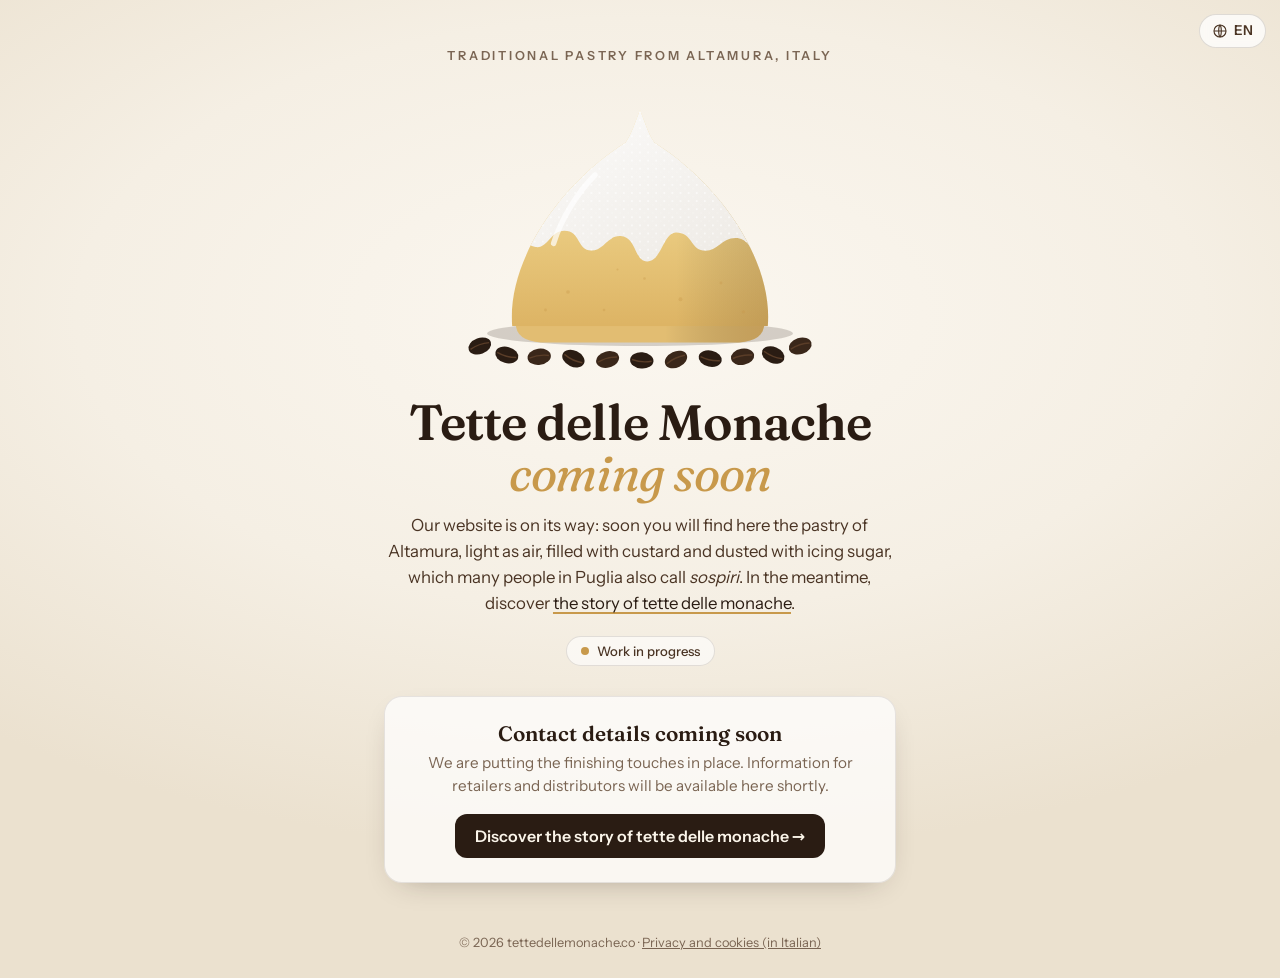
==== en/index.html @ 4ce5779c "Sito predisposto in 7 lingue: inglese, francese, spagnolo, portoghese, cinese e giapponese con hrefl" ====
<!DOCTYPE html>
<html lang="en">
<head>
<meta charset="UTF-8">
<meta name="viewport" content="width=device-width, initial-scale=1">
<title>Tette delle Monache from Altamura (sospiri) — Coming soon</title>
<meta name="description" content="Tette delle monache, the sospiri pastries of Altamura in southern Italy: airy, filled with custard and dusted with icing sugar. Our website is coming soon: discover the story of this Apulian pastry.">
<meta name="keywords" content="tette delle monache, sospiri, Altamura pastry, Apulian pastries, Puglia desserts, Italian cream pastry, sise delle monache, Italian convent pastries, Dune di Altamura">
<link rel="canonical" href="https://tettedellemonache.co/en/">
<!-- i18n:head -->
<link rel="alternate" hreflang="it" href="https://tettedellemonache.co/">
<link rel="alternate" hreflang="en" href="https://tettedellemonache.co/en/">
<link rel="alternate" hreflang="fr" href="https://tettedellemonache.co/fr/">
<link rel="alternate" hreflang="es" href="https://tettedellemonache.co/es/">
<link rel="alternate" hreflang="pt" href="https://tettedellemonache.co/pt/">
<link rel="alternate" hreflang="zh-Hans" href="https://tettedellemonache.co/zh/">
<link rel="alternate" hreflang="ja" href="https://tettedellemonache.co/ja/">
<link rel="alternate" hreflang="x-default" href="https://tettedellemonache.co/">
<link rel="stylesheet" href="/lang.css">
<!-- /i18n:head -->
<meta property="og:type" content="website">
<meta property="og:locale" content="en_GB">
<meta property="og:site_name" content="Tette delle Monache">
<meta property="og:title" content="Tette delle Monache — the traditional pastry of Altamura">
<meta property="og:description" content="Airy, creamy and snowy with icing sugar. Our website is coming soon: discover the story of the pastry from Altamura, Italy.">
<meta property="og:url" content="https://tettedellemonache.co/en/">
<meta property="og:image" content="https://tettedellemonache.co/og.png">
<meta property="og:image:width" content="1200">
<meta property="og:image:height" content="630">
<meta name="twitter:card" content="summary_large_image">
<script type="application/ld+json">
{
  "@context": "https://schema.org",
  "@graph": [
    {
      "@type": "WebSite",
      "@id": "https://tettedellemonache.co/#sito",
      "url": "https://tettedellemonache.co/",
      "name": "Tette delle Monache",
      "inLanguage": "en",
      "publisher": {"@id": "https://tettedellemonache.co/#org"}
    },
    {
      "@type": "Organization",
      "@id": "https://tettedellemonache.co/#org",
      "name": "Tette delle Monache",
      "alternateName": ["Dune di Altamura", "Tette delle Monache Altamura", "Sospiri di Altamura"],
      "sameAs": ["https://dunedialtamura.com/", "https://dunedialtamura.it/", "https://tettedellemonache.info/"],
      "url": "https://tettedellemonache.co/",
      "logo": "https://tettedellemonache.co/og.png",
      "email": "tettedellemonache@outlook.com",
      "description": "A project devoted to tette delle monache, the traditional pastry of Altamura (Puglia, Italy).",
      "areaServed": "IT"
    }
  ]
}
</script>
<link rel="preload" href="/fonts/fraunces-latin-600-normal.woff2" as="font" type="font/woff2" crossorigin>
<link rel="icon" href="/favicon.svg" type="image/svg+xml">
<link rel="apple-touch-icon" href="/apple-touch-icon.png">
<link rel="preload" href="/fonts/instrument-sans-latin-400-normal.woff2" as="font" type="font/woff2" crossorigin>
<link rel="stylesheet" href="/fonts/fonts.css">
<style>
  :root{
    --cream:#f5efe4;
    --cream-2:#ebe1cf;
    --custard:#e9c97e;
    --crust:#c8994b;
    --coffee:#2a1c13;
    --coffee-2:#4a3424;
    --ink:#2a1c13;
    --muted:#7a6553;
  }
  *{box-sizing:border-box;margin:0;padding:0}
  html,body{height:100%}
  body{
    font-family:"Instrument Sans",system-ui,sans-serif;
    color:var(--ink);
    background:
      radial-gradient(ellipse 80% 60% at 50% 35%, #fbf7f0 0%, var(--cream) 55%, var(--cream-2) 100%) fixed;
    background-color:var(--cream-2);
    min-height:100vh;
    display:flex;flex-direction:column;align-items:center;
    overflow-x:hidden;
  }
  /* zucchero a velo che cade */
  .sugar{position:fixed;inset:0;pointer-events:none;z-index:0}
  .sugar i{
    position:absolute;top:-10px;width:4px;height:4px;border-radius:50%;
    background:#fff;opacity:.9;box-shadow:0 0 3px rgba(255,255,255,.9);
    animation:fall linear infinite;
  }
  @keyframes fall{
    to{transform:translate3d(var(--drift,20px),105vh,0)}
  }

  main{
    position:relative;z-index:1;
    width:100%;max-width:560px;
    padding:48px 24px 32px;
    display:flex;flex-direction:column;align-items:center;text-align:center;
    flex:1;
  }
  .eyebrow{
    font-size:.78rem;letter-spacing:.22em;text-transform:uppercase;
    color:var(--muted);font-weight:600;
  }
  .mountain{width:min(360px,82vw);height:auto;margin:22px 0 6px;overflow:visible}
  .mountain .peak{animation:breathe 6s ease-in-out infinite;transform-origin:200px 270px}
  @keyframes breathe{50%{transform:scale(1.012)}}

  h1{
    font-family:"Fraunces",Georgia,serif;font-weight:600;
    font-size:clamp(2.1rem,7vw,3.1rem);line-height:1.02;letter-spacing:-.02em;
    margin-top:18px;
  }
  h1 em{font-style:italic;font-weight:400;color:var(--crust)}
  .lead{
    margin-top:14px;font-size:1.05rem;line-height:1.55;color:var(--coffee-2);
    max-width:30em;
  }
  .badge{
    display:inline-flex;align-items:center;gap:8px;margin-top:20px;
    font-size:.82rem;font-weight:500;color:var(--coffee-2);
    background:rgba(255,255,255,.6);border:1px solid rgba(42,28,19,.12);
    padding:6px 14px;border-radius:999px;
  }
  .badge::before{
    content:"";width:8px;height:8px;border-radius:50%;background:var(--crust);
    animation:pulse 1.8s ease-in-out infinite;
  }
  @keyframes pulse{50%{opacity:.3}}

  form{
    width:100%;margin-top:30px;
    background:rgba(255,255,255,.72);
    border:1px solid rgba(42,28,19,.1);
    border-radius:18px;padding:22px;
    box-shadow:0 10px 30px -18px rgba(42,28,19,.45);
    text-align:left;
    backdrop-filter:blur(4px);
  }
  form h2{
    font-family:"Fraunces",Georgia,serif;font-weight:600;font-size:1.25rem;
  }
  form p.sub{font-size:.92rem;color:var(--muted);margin-top:4px}
  .fields{display:grid;grid-template-columns:1fr 1fr;gap:12px;margin-top:16px}
  .field{display:flex;flex-direction:column;gap:5px;min-width:0}
  .field.wide{grid-column:1/-1}
  .field label{font-size:.82rem;font-weight:600;color:var(--coffee-2)}
  .field .opt{font-weight:400;color:var(--muted)}
  .submit{width:100%;margin-top:16px}
  input[type=email],input[type=text],input[type=tel],select{
    width:100%;min-width:0;
    font:inherit;font-size:1rem;color:var(--ink);
    padding:13px 15px;border-radius:12px;
    border:1.5px solid rgba(42,28,19,.18);background:#fff;
    transition:border-color .2s, box-shadow .2s;
  }
  input[type=email]:focus,input[type=text]:focus,input[type=tel]:focus,select:focus{
    outline:none;border-color:var(--crust);box-shadow:0 0 0 4px rgba(200,153,75,.18);
  }
  button{
    font:inherit;font-weight:600;font-size:.98rem;
    padding:13px 20px;border-radius:12px;border:0;cursor:pointer;
    background:var(--coffee);color:#fbf5ea;white-space:nowrap;
    transition:transform .15s, background .2s;
  }
  button:hover{background:#3b281b}
  button:active{transform:translateY(1px)}
  button[disabled]{opacity:.6;cursor:wait}
  .consent{
    display:flex;gap:10px;align-items:flex-start;margin-top:14px;
    font-size:.84rem;line-height:1.45;color:var(--coffee-2);
  }
  .consent input{margin-top:3px;accent-color:var(--coffee);width:16px;height:16px;flex:none}
  select{appearance:none;background:#fff url("data:image/svg+xml,%3Csvg xmlns='http://www.w3.org/2000/svg' width='12' height='8'%3E%3Cpath d='M1 1l5 5 5-5' stroke='%234a3424' stroke-width='1.6' fill='none'/%3E%3C/svg%3E") no-repeat right 14px center;padding-right:36px}
  .b2b{display:inline-block;font-size:.72rem;letter-spacing:.14em;text-transform:uppercase;font-weight:600;color:#fbf5ea;background:var(--coffee);padding:5px 10px;border-radius:999px;margin-bottom:10px}
  .consent a{color:var(--coffee)}
  .note{margin-top:12px;font-size:.8rem;color:var(--muted);line-height:1.45}
  .hp{position:absolute;left:-9999px}
  .msg{margin-top:12px;font-size:.92rem;font-weight:500;min-height:1.2em}
  .msg.ok{color:#3d6b2f}
  .msg.err{color:#a3392b}

  .soon{width:100%;margin-top:30px;background:rgba(255,255,255,.72);border:1px solid rgba(42,28,19,.1);border-radius:18px;padding:24px 22px;box-shadow:0 10px 30px -18px rgba(42,28,19,.45);text-align:center}
  .soon h2{font-family:"Fraunces",Georgia,serif;font-weight:600;font-size:1.3rem}
  .soon .sub{font-size:.95rem;color:var(--muted);margin-top:6px;line-height:1.5}
  .soon-link{display:inline-block;margin-top:16px;font-weight:600;color:#fbf5ea;background:var(--coffee);padding:12px 20px;border-radius:12px;text-decoration:none}
  .soon-link:hover{background:#3b281b}
  .lead a{color:var(--coffee);text-decoration-color:var(--crust);text-underline-offset:3px;text-decoration-thickness:2px}
  footer a{color:var(--muted)}
  footer{
    position:relative;z-index:1;
    padding:20px 24px 28px;font-size:.8rem;color:var(--muted);text-align:center;
  }
  @media (max-width:440px){
    .fields{grid-template-columns:1fr}
  }
  @media (prefers-reduced-motion:reduce){
    .sugar,.mountain .peak,.badge::before{animation:none!important}
    .sugar{display:none}
  }
</style>
</head>
<body>
<!-- i18n:switch -->
<details class="langs langs-float"><summary><svg aria-hidden="true" viewBox="0 0 24 24" width="16" height="16" fill="none" stroke="currentColor" stroke-width="1.7"><circle cx="12" cy="12" r="9"/><path d="M3 12h18M12 3c2.6 2.7 2.6 15.3 0 18M12 3c-2.6 2.7-2.6 15.3 0 18"/></svg><span>EN</span><span class="vh"> · Language: English</span></summary><ul><li><a href="/" hreflang="it" lang="it">Italiano</a></li><li><a href="/en/" hreflang="en" lang="en" aria-current="page">English</a></li><li><a href="/fr/" hreflang="fr" lang="fr">Français</a></li><li><a href="/es/" hreflang="es" lang="es">Español</a></li><li><a href="/pt/" hreflang="pt" lang="pt-PT">Português</a></li><li><a href="/zh/" hreflang="zh-Hans" lang="zh-Hans">简体中文</a></li><li><a href="/ja/" hreflang="ja" lang="ja">日本語</a></li></ul></details>
<!-- /i18n:switch -->

<div class="sugar" aria-hidden="true"></div>

<main>
  <span class="eyebrow">Traditional pastry from Altamura, Italy</span>

  <!-- La montagna: forma del dolce, cima di zucchero a velo, base di chicchi di caffè -->
  <svg class="mountain" viewBox="0 0 400 320" role="img" aria-label="A stylised mountain shaped like a tetta delle monache pastry, its peak snowy with icing sugar">
    <defs>
      <linearGradient id="body" x1="0" y1="0" x2="0" y2="1">
        <stop offset="0" stop-color="#f6e3b0"/>
        <stop offset=".55" stop-color="#e9c97e"/>
        <stop offset="1" stop-color="#d9ad5c"/>
      </linearGradient>
      <linearGradient id="shade" x1="0" y1="0" x2="1" y2="0">
        <stop offset="0" stop-color="#000" stop-opacity="0"/>
        <stop offset=".6" stop-color="#000" stop-opacity="0"/>
        <stop offset="1" stop-color="#7a4f1c" stop-opacity=".28"/>
      </linearGradient>
      <linearGradient id="snow" x1="0" y1="0" x2="1" y2="1">
        <stop offset="0" stop-color="#ffffff"/>
        <stop offset="1" stop-color="#ece8e2"/>
      </linearGradient>
      <clipPath id="dome">
        <path d="M58,268 C52,198 108,112 184,64 C191,54 195,40 200,28 C205,40 209,54 216,64 C292,112 348,198 342,268 Z"/>
      </clipPath>
      <pattern id="dust" width="9" height="9" patternUnits="userSpaceOnUse">
        <circle cx="2" cy="3" r=".9" fill="#fff" opacity=".8"/>
        <circle cx="7" cy="7" r=".6" fill="#fff" opacity=".6"/>
      </pattern>
    </defs>

    <!-- ombra a terra -->
    <ellipse cx="200" cy="276" rx="170" ry="14" fill="#2a1c13" opacity=".18"/>

    <g class="peak">
      <!-- base più chiara (il disco di pan di Spagna) -->
      <path d="M62,262 Q60,284 90,286 L310,286 Q340,284 338,262 Z" fill="#e2bd72"/>
      <path d="M62,262 Q60,284 90,286 L310,286 Q340,284 338,262 Z" fill="url(#shade)"/>

      <g clip-path="url(#dome)">
        <rect x="0" y="0" width="400" height="300" fill="url(#body)"/>
        <rect x="0" y="0" width="400" height="300" fill="url(#shade)"/>
        <!-- pori della pasta -->
        <g fill="#c8994b" opacity=".35">
          <circle cx="120" cy="230" r="2"/><circle cx="160" cy="250" r="1.5"/>
          <circle cx="245" cy="238" r="2.2"/><circle cx="290" cy="220" r="1.6"/>
          <circle cx="205" cy="215" r="1.4"/><circle cx="95" cy="250" r="1.6"/>
          <circle cx="315" cy="252" r="1.8"/><circle cx="175" cy="205" r="1.2"/>
        </g>
        <!-- cappa di zucchero a velo, con i bordi che colano -->
        <path id="cap" fill="url(#snow)" d="
          M0,0 H400 V168
          C388,170 378,160 362,166
          C350,172 348,190 336,190
          C322,190 324,170 306,170
          C290,170 286,186 270,184
          C256,182 258,164 240,164
          C226,164 224,196 208,196
          C194,196 196,170 180,168
          C164,166 160,184 146,184
          C130,184 134,162 116,162
          C100,162 98,182 84,180
          C70,178 72,160 56,160
          C40,160 20,170 0,166 Z"/>
        <clipPath id="capclip"><use href="#cap"/></clipPath>
        <rect x="0" y="0" width="400" height="200" fill="url(#dust)" clip-path="url(#capclip)"/>
        <!-- ombra sul fianco destro della neve -->
        <path d="M216,64 C292,112 348,198 342,268 L400,268 L400,0 L200,0 Z" fill="#8a7a66" opacity=".08"/>
        <!-- riflesso -->
        <path d="M150,100 C130,120 112,150 104,176" stroke="#fff" stroke-width="6" stroke-linecap="round" fill="none" opacity=".7"/>
      </g>
    </g>

    <!-- chicchi di caffè -->
    <g fill="#2a1c13">
      <g transform="translate(22,290) rotate(-20)"><ellipse rx="13" ry="9"/><path d="M-11,0 Q0,-3 11,0" stroke="#5a3d28" stroke-width="1.6" fill="none"/></g>
      <g transform="translate(52,300) rotate(15)"><ellipse rx="13" ry="9"/><path d="M-11,0 Q0,3 11,0" stroke="#5a3d28" stroke-width="1.6" fill="none"/></g>
      <g transform="translate(88,302) rotate(-8)"><ellipse rx="13" ry="9" fill="#3a271a"/><path d="M-11,0 Q0,-3 11,0" stroke="#5a3d28" stroke-width="1.6" fill="none"/></g>
      <g transform="translate(126,304) rotate(25)"><ellipse rx="13" ry="9"/><path d="M-11,0 Q0,3 11,0" stroke="#5a3d28" stroke-width="1.6" fill="none"/></g>
      <g transform="translate(164,305) rotate(-15)"><ellipse rx="13" ry="9" fill="#3a271a"/><path d="M-11,0 Q0,-3 11,0" stroke="#5a3d28" stroke-width="1.6" fill="none"/></g>
      <g transform="translate(202,306) rotate(5)"><ellipse rx="13" ry="9"/><path d="M-11,0 Q0,3 11,0" stroke="#5a3d28" stroke-width="1.6" fill="none"/></g>
      <g transform="translate(240,305) rotate(-25)"><ellipse rx="13" ry="9" fill="#3a271a"/><path d="M-11,0 Q0,-3 11,0" stroke="#5a3d28" stroke-width="1.6" fill="none"/></g>
      <g transform="translate(278,304) rotate(12)"><ellipse rx="13" ry="9"/><path d="M-11,0 Q0,3 11,0" stroke="#5a3d28" stroke-width="1.6" fill="none"/></g>
      <g transform="translate(314,302) rotate(-10)"><ellipse rx="13" ry="9" fill="#3a271a"/><path d="M-11,0 Q0,-3 11,0" stroke="#5a3d28" stroke-width="1.6" fill="none"/></g>
      <g transform="translate(348,300) rotate(22)"><ellipse rx="13" ry="9"/><path d="M-11,0 Q0,3 11,0" stroke="#5a3d28" stroke-width="1.6" fill="none"/></g>
      <g transform="translate(378,290) rotate(-18)"><ellipse rx="13" ry="9" fill="#3a271a"/><path d="M-11,0 Q0,-3 11,0" stroke="#5a3d28" stroke-width="1.6" fill="none"/></g>
    </g>
  </svg>

  <h1>Tette delle Monache<br><em>coming soon</em></h1>
  <p class="lead">Our website is on its way: soon you will find here the pastry of Altamura, light as air, filled with custard and dusted with icing sugar, which many people in Puglia also call <em>sospiri</em>. In the meantime, discover <a href="/en/history/">the story of tette delle monache</a>.</p>
  <span class="badge">Work in progress</span>

  <section class="soon" aria-labelledby="soon-title">
    <h2 id="soon-title">Contact details coming soon</h2>
    <p class="sub">We are putting the finishing touches in place. Information for retailers and distributors will be available here shortly.</p>
    <a class="soon-link" href="/en/history/">Discover the story of tette delle monache →</a>
  </section>
</main>

<footer>© <span id="y"></span> tettedellemonache.co · <a href="/privacy/">Privacy and cookies (in Italian)</a></footer>

<script>
  document.getElementById('y').textContent = new Date().getFullYear();

  // zucchero a velo
  (function(){
    var box = document.querySelector('.sugar');
    var n = window.innerWidth < 600 ? 28 : 55;
    for (var i = 0; i < n; i++){
      var s = document.createElement('i');
      var size = (Math.random()*3 + 2).toFixed(1);
      s.style.left = (Math.random()*100) + 'vw';
      s.style.width = s.style.height = size + 'px';
      s.style.opacity = (Math.random()*.5 + .45).toFixed(2);
      s.style.animationDuration = (Math.random()*10 + 9).toFixed(1) + 's';
      s.style.animationDelay = (-Math.random()*18).toFixed(1) + 's';
      s.style.setProperty('--drift', (Math.random()*60 - 30).toFixed(0) + 'px');
      box.appendChild(s);
    }
  })();

</script>
</body>
</html>
---- lang.css ----
/* Selettore della lingua */
.langs{position:relative;z-index:20;margin:0;font-family:"Instrument Sans",system-ui,sans-serif;font-size:.85rem;line-height:1.3;color:#4a3424}
.langs summary,.langs a{text-decoration:none!important}
.langs-float{position:absolute;top:14px;right:14px}
.langs summary{
  list-style:none;cursor:pointer;display:inline-flex;align-items:center;gap:6px;
  padding:7px 12px;border-radius:999px;color:#4a3424;font-weight:600;
  background:rgba(255,255,255,.75);border:1px solid rgba(42,28,19,.14);
  backdrop-filter:blur(4px);-webkit-backdrop-filter:blur(4px);
}
.langs summary::-webkit-details-marker{display:none}
.langs summary:hover,.langs[open] summary{background:#fff}
.langs summary:focus-visible{outline:2px solid #c8994b;outline-offset:2px}
.langs ul{
  position:absolute;right:0;top:calc(100% + 6px);min-width:160px;list-style:none;margin:0;padding:6px;
  background:#fff;border:1px solid rgba(42,28,19,.12);border-radius:14px;
  box-shadow:0 12px 30px -12px rgba(42,28,19,.35);text-align:left;
}
.langs li a{display:block;padding:8px 12px;border-radius:9px;color:#2a1c13;text-decoration:none}
.langs li a:hover{background:#f5efe4}
.langs li a[aria-current="page"]{font-weight:600;background:rgba(233,201,126,.3)}

/* Cinese e giapponese: caratteri di sistema adatti e niente corsivo finto */
html:lang(zh-Hans) body{font-family:"Instrument Sans","PingFang SC","Hiragino Sans GB","Noto Sans CJK SC","Source Han Sans SC","Microsoft YaHei",sans-serif}
html:lang(ja) body{font-family:"Instrument Sans","Hiragino Sans","Hiragino Kaku Gothic ProN","Noto Sans CJK JP","Yu Gothic","Meiryo",sans-serif}
html:lang(zh-Hans) h1,html:lang(zh-Hans) h2,html:lang(zh-Hans) h3,html:lang(zh-Hans) .brand{font-family:"Fraunces","Songti SC","Noto Serif CJK SC","Source Han Serif SC",serif}
html:lang(ja) h1,html:lang(ja) h2,html:lang(ja) h3,html:lang(ja) .brand{font-family:"Fraunces","Hiragino Mincho ProN","Noto Serif CJK JP","Yu Mincho",serif}
html:lang(zh-Hans) em,html:lang(ja) em{font-style:normal}
html:lang(zh-Hans) .eyebrow,html:lang(ja) .eyebrow{letter-spacing:.12em}
html:lang(zh-Hans) body,html:lang(ja) body{line-break:strict;word-break:normal}

@media (max-width:560px){.langs-float{top:10px;right:10px}.langs-float ~ main{padding-top:68px}}
.langs .vh{position:absolute;width:1px;height:1px;padding:0;margin:-1px;overflow:hidden;clip:rect(0,0,0,0);white-space:nowrap;border:0}
---- fonts/fonts.css ----
/* Caratteri ospitati sul sito: nessun collegamento a server esterni */
@font-face{font-family:"Fraunces";font-style:normal;font-weight:400;font-display:swap;src:url(/fonts/fraunces-latin-400-normal.woff2) format("woff2")}
@font-face{font-family:"Fraunces";font-style:italic;font-weight:400;font-display:swap;src:url(/fonts/fraunces-latin-400-italic.woff2) format("woff2")}
@font-face{font-family:"Fraunces";font-style:normal;font-weight:600;font-display:swap;src:url(/fonts/fraunces-latin-600-normal.woff2) format("woff2")}
@font-face{font-family:"Instrument Sans";font-style:normal;font-weight:400;font-display:swap;src:url(/fonts/instrument-sans-latin-400-normal.woff2) format("woff2")}
@font-face{font-family:"Instrument Sans";font-style:normal;font-weight:500;font-display:swap;src:url(/fonts/instrument-sans-latin-500-normal.woff2) format("woff2")}
@font-face{font-family:"Instrument Sans";font-style:normal;font-weight:600;font-display:swap;src:url(/fonts/instrument-sans-latin-600-normal.woff2) format("woff2")}
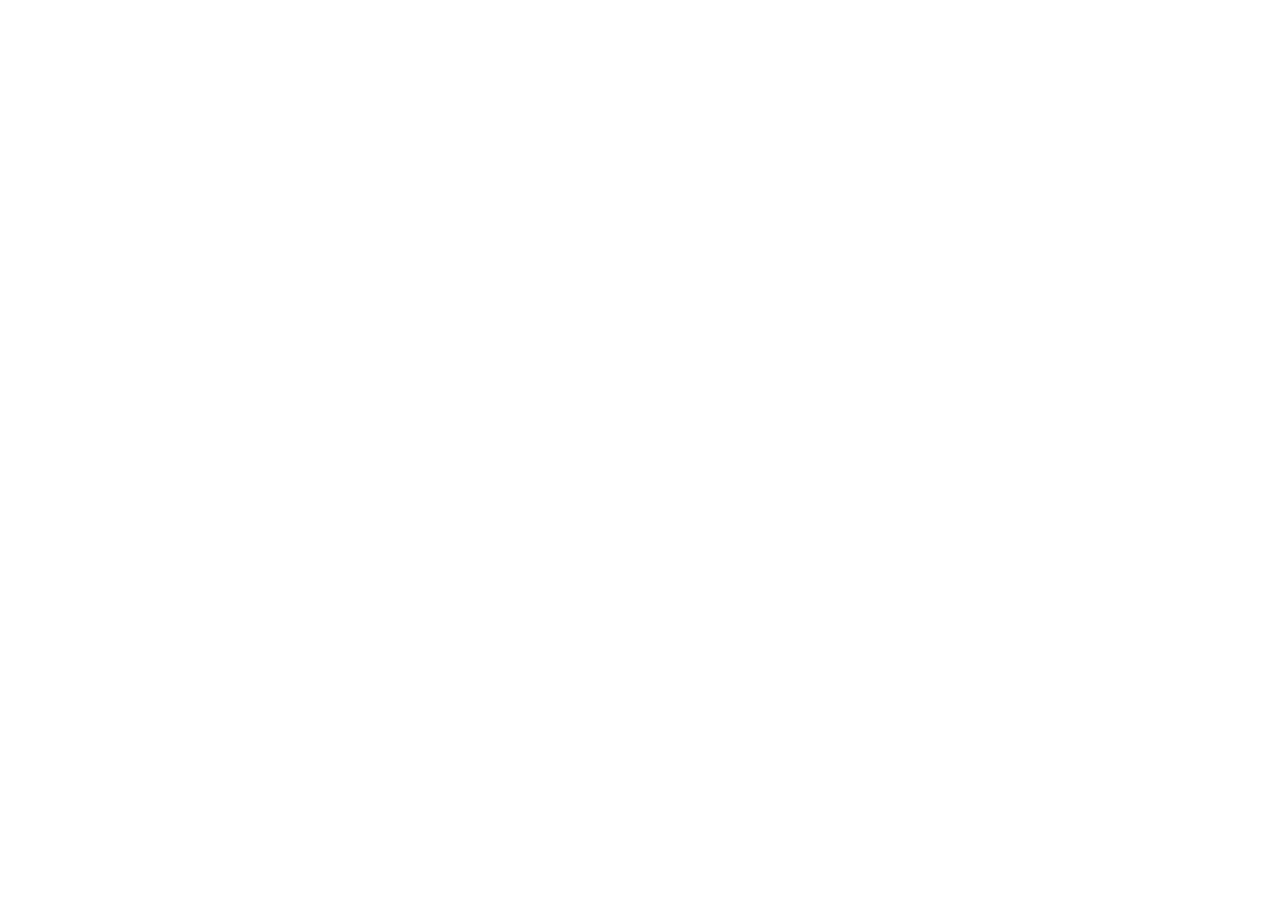
==== commit f302e38f: "Lingue straniere spostate su nunsbreasts.com: hreflang tra i due domini, reindirizzamenti dalle vecc" ====
--- a/en/index.html
+++ b/en/index.html
@@ -2,334 +2,11 @@
 <html lang="en">
 <head>
 <meta charset="UTF-8">
-<meta name="viewport" content="width=device-width, initial-scale=1">
-<title>Tette delle Monache from Altamura (sospiri) — Coming soon</title>
-<meta name="description" content="Tette delle monache, the sospiri pastries of Altamura in southern Italy: airy, filled with custard and dusted with icing sugar. Our website is coming soon: discover the story of this Apulian pastry.">
-<meta name="keywords" content="tette delle monache, sospiri, Altamura pastry, Apulian pastries, Puglia desserts, Italian cream pastry, sise delle monache, Italian convent pastries, Dune di Altamura">
-<link rel="canonical" href="https://tettedellemonache.co/en/">
-<!-- i18n:head -->
-<link rel="alternate" hreflang="it" href="https://tettedellemonache.co/">
-<link rel="alternate" hreflang="en" href="https://tettedellemonache.co/en/">
-<link rel="alternate" hreflang="fr" href="https://tettedellemonache.co/fr/">
-<link rel="alternate" hreflang="es" href="https://tettedellemonache.co/es/">
-<link rel="alternate" hreflang="pt" href="https://tettedellemonache.co/pt/">
-<link rel="alternate" hreflang="zh-Hans" href="https://tettedellemonache.co/zh/">
-<link rel="alternate" hreflang="ja" href="https://tettedellemonache.co/ja/">
-<link rel="alternate" hreflang="x-default" href="https://tettedellemonache.co/">
-<link rel="stylesheet" href="/lang.css">
-<!-- /i18n:head -->
-<meta property="og:type" content="website">
-<meta property="og:locale" content="en_GB">
-<meta property="og:site_name" content="Tette delle Monache">
-<meta property="og:title" content="Tette delle Monache — the traditional pastry of Altamura">
-<meta property="og:description" content="Airy, creamy and snowy with icing sugar. Our website is coming soon: discover the story of the pastry from Altamura, Italy.">
-<meta property="og:url" content="https://tettedellemonache.co/en/">
-<meta property="og:image" content="https://tettedellemonache.co/og.png">
-<meta property="og:image:width" content="1200">
-<meta property="og:image:height" content="630">
-<meta name="twitter:card" content="summary_large_image">
-<script type="application/ld+json">
-{
-  "@context": "https://schema.org",
-  "@graph": [
-    {
-      "@type": "WebSite",
-      "@id": "https://tettedellemonache.co/#sito",
-      "url": "https://tettedellemonache.co/",
-      "name": "Tette delle Monache",
-      "inLanguage": "en",
-      "publisher": {"@id": "https://tettedellemonache.co/#org"}
-    },
-    {
-      "@type": "Organization",
-      "@id": "https://tettedellemonache.co/#org",
-      "name": "Tette delle Monache",
-      "alternateName": ["Dune di Altamura", "Tette delle Monache Altamura", "Sospiri di Altamura"],
-      "sameAs": ["https://dunedialtamura.com/", "https://dunedialtamura.it/", "https://tettedellemonache.info/"],
-      "url": "https://tettedellemonache.co/",
-      "logo": "https://tettedellemonache.co/og.png",
-      "email": "tettedellemonache@outlook.com",
-      "description": "A project devoted to tette delle monache, the traditional pastry of Altamura (Puglia, Italy).",
-      "areaServed": "IT"
-    }
-  ]
-}
-</script>
-<link rel="preload" href="/fonts/fraunces-latin-600-normal.woff2" as="font" type="font/woff2" crossorigin>
-<link rel="icon" href="/favicon.svg" type="image/svg+xml">
-<link rel="apple-touch-icon" href="/apple-touch-icon.png">
-<link rel="preload" href="/fonts/instrument-sans-latin-400-normal.woff2" as="font" type="font/woff2" crossorigin>
-<link rel="stylesheet" href="/fonts/fonts.css">
-<style>
-  :root{
-    --cream:#f5efe4;
-    --cream-2:#ebe1cf;
-    --custard:#e9c97e;
-    --crust:#c8994b;
-    --coffee:#2a1c13;
-    --coffee-2:#4a3424;
-    --ink:#2a1c13;
-    --muted:#7a6553;
-  }
-  *{box-sizing:border-box;margin:0;padding:0}
-  html,body{height:100%}
-  body{
-    font-family:"Instrument Sans",system-ui,sans-serif;
-    color:var(--ink);
-    background:
-      radial-gradient(ellipse 80% 60% at 50% 35%, #fbf7f0 0%, var(--cream) 55%, var(--cream-2) 100%) fixed;
-    background-color:var(--cream-2);
-    min-height:100vh;
-    display:flex;flex-direction:column;align-items:center;
-    overflow-x:hidden;
-  }
-  /* zucchero a velo che cade */
-  .sugar{position:fixed;inset:0;pointer-events:none;z-index:0}
-  .sugar i{
-    position:absolute;top:-10px;width:4px;height:4px;border-radius:50%;
-    background:#fff;opacity:.9;box-shadow:0 0 3px rgba(255,255,255,.9);
-    animation:fall linear infinite;
-  }
-  @keyframes fall{
-    to{transform:translate3d(var(--drift,20px),105vh,0)}
-  }
-
-  main{
-    position:relative;z-index:1;
-    width:100%;max-width:560px;
-    padding:48px 24px 32px;
-    display:flex;flex-direction:column;align-items:center;text-align:center;
-    flex:1;
-  }
-  .eyebrow{
-    font-size:.78rem;letter-spacing:.22em;text-transform:uppercase;
-    color:var(--muted);font-weight:600;
-  }
-  .mountain{width:min(360px,82vw);height:auto;margin:22px 0 6px;overflow:visible}
-  .mountain .peak{animation:breathe 6s ease-in-out infinite;transform-origin:200px 270px}
-  @keyframes breathe{50%{transform:scale(1.012)}}
-
-  h1{
-    font-family:"Fraunces",Georgia,serif;font-weight:600;
-    font-size:clamp(2.1rem,7vw,3.1rem);line-height:1.02;letter-spacing:-.02em;
-    margin-top:18px;
-  }
-  h1 em{font-style:italic;font-weight:400;color:var(--crust)}
-  .lead{
-    margin-top:14px;font-size:1.05rem;line-height:1.55;color:var(--coffee-2);
-    max-width:30em;
-  }
-  .badge{
-    display:inline-flex;align-items:center;gap:8px;margin-top:20px;
-    font-size:.82rem;font-weight:500;color:var(--coffee-2);
-    background:rgba(255,255,255,.6);border:1px solid rgba(42,28,19,.12);
-    padding:6px 14px;border-radius:999px;
-  }
-  .badge::before{
-    content:"";width:8px;height:8px;border-radius:50%;background:var(--crust);
-    animation:pulse 1.8s ease-in-out infinite;
-  }
-  @keyframes pulse{50%{opacity:.3}}
-
-  form{
-    width:100%;margin-top:30px;
-    background:rgba(255,255,255,.72);
-    border:1px solid rgba(42,28,19,.1);
-    border-radius:18px;padding:22px;
-    box-shadow:0 10px 30px -18px rgba(42,28,19,.45);
-    text-align:left;
-    backdrop-filter:blur(4px);
-  }
-  form h2{
-    font-family:"Fraunces",Georgia,serif;font-weight:600;font-size:1.25rem;
-  }
-  form p.sub{font-size:.92rem;color:var(--muted);margin-top:4px}
-  .fields{display:grid;grid-template-columns:1fr 1fr;gap:12px;margin-top:16px}
-  .field{display:flex;flex-direction:column;gap:5px;min-width:0}
-  .field.wide{grid-column:1/-1}
-  .field label{font-size:.82rem;font-weight:600;color:var(--coffee-2)}
-  .field .opt{font-weight:400;color:var(--muted)}
-  .submit{width:100%;margin-top:16px}
-  input[type=email],input[type=text],input[type=tel],select{
-    width:100%;min-width:0;
-    font:inherit;font-size:1rem;color:var(--ink);
-    padding:13px 15px;border-radius:12px;
-    border:1.5px solid rgba(42,28,19,.18);background:#fff;
-    transition:border-color .2s, box-shadow .2s;
-  }
-  input[type=email]:focus,input[type=text]:focus,input[type=tel]:focus,select:focus{
-    outline:none;border-color:var(--crust);box-shadow:0 0 0 4px rgba(200,153,75,.18);
-  }
-  button{
-    font:inherit;font-weight:600;font-size:.98rem;
-    padding:13px 20px;border-radius:12px;border:0;cursor:pointer;
-    background:var(--coffee);color:#fbf5ea;white-space:nowrap;
-    transition:transform .15s, background .2s;
-  }
-  button:hover{background:#3b281b}
-  button:active{transform:translateY(1px)}
-  button[disabled]{opacity:.6;cursor:wait}
-  .consent{
-    display:flex;gap:10px;align-items:flex-start;margin-top:14px;
-    font-size:.84rem;line-height:1.45;color:var(--coffee-2);
-  }
-  .consent input{margin-top:3px;accent-color:var(--coffee);width:16px;height:16px;flex:none}
-  select{appearance:none;background:#fff url("data:image/svg+xml,%3Csvg xmlns='http://www.w3.org/2000/svg' width='12' height='8'%3E%3Cpath d='M1 1l5 5 5-5' stroke='%234a3424' stroke-width='1.6' fill='none'/%3E%3C/svg%3E") no-repeat right 14px center;padding-right:36px}
-  .b2b{display:inline-block;font-size:.72rem;letter-spacing:.14em;text-transform:uppercase;font-weight:600;color:#fbf5ea;background:var(--coffee);padding:5px 10px;border-radius:999px;margin-bottom:10px}
-  .consent a{color:var(--coffee)}
-  .note{margin-top:12px;font-size:.8rem;color:var(--muted);line-height:1.45}
-  .hp{position:absolute;left:-9999px}
-  .msg{margin-top:12px;font-size:.92rem;font-weight:500;min-height:1.2em}
-  .msg.ok{color:#3d6b2f}
-  .msg.err{color:#a3392b}
-
-  .soon{width:100%;margin-top:30px;background:rgba(255,255,255,.72);border:1px solid rgba(42,28,19,.1);border-radius:18px;padding:24px 22px;box-shadow:0 10px 30px -18px rgba(42,28,19,.45);text-align:center}
-  .soon h2{font-family:"Fraunces",Georgia,serif;font-weight:600;font-size:1.3rem}
-  .soon .sub{font-size:.95rem;color:var(--muted);margin-top:6px;line-height:1.5}
-  .soon-link{display:inline-block;margin-top:16px;font-weight:600;color:#fbf5ea;background:var(--coffee);padding:12px 20px;border-radius:12px;text-decoration:none}
-  .soon-link:hover{background:#3b281b}
-  .lead a{color:var(--coffee);text-decoration-color:var(--crust);text-underline-offset:3px;text-decoration-thickness:2px}
-  footer a{color:var(--muted)}
-  footer{
-    position:relative;z-index:1;
-    padding:20px 24px 28px;font-size:.8rem;color:var(--muted);text-align:center;
-  }
-  @media (max-width:440px){
-    .fields{grid-template-columns:1fr}
-  }
-  @media (prefers-reduced-motion:reduce){
-    .sugar,.mountain .peak,.badge::before{animation:none!important}
-    .sugar{display:none}
-  }
-</style>
+<title>nunsbreasts.com</title>
+<meta name="robots" content="noindex">
+<link rel="canonical" href="https://nunsbreasts.com/">
+<meta http-equiv="refresh" content="0; url=https://nunsbreasts.com/">
+<script>location.replace("https://nunsbreasts.com/");</script>
 </head>
-<body>
-<!-- i18n:switch -->
-<details class="langs langs-float"><summary><svg aria-hidden="true" viewBox="0 0 24 24" width="16" height="16" fill="none" stroke="currentColor" stroke-width="1.7"><circle cx="12" cy="12" r="9"/><path d="M3 12h18M12 3c2.6 2.7 2.6 15.3 0 18M12 3c-2.6 2.7-2.6 15.3 0 18"/></svg><span>EN</span><span class="vh"> · Language: English</span></summary><ul><li><a href="/" hreflang="it" lang="it">Italiano</a></li><li><a href="/en/" hreflang="en" lang="en" aria-current="page">English</a></li><li><a href="/fr/" hreflang="fr" lang="fr">Français</a></li><li><a href="/es/" hreflang="es" lang="es">Español</a></li><li><a href="/pt/" hreflang="pt" lang="pt-PT">Português</a></li><li><a href="/zh/" hreflang="zh-Hans" lang="zh-Hans">简体中文</a></li><li><a href="/ja/" hreflang="ja" lang="ja">日本語</a></li></ul></details>
-<!-- /i18n:switch -->
-
-<div class="sugar" aria-hidden="true"></div>
-
-<main>
-  <span class="eyebrow">Traditional pastry from Altamura, Italy</span>
-
-  <!-- La montagna: forma del dolce, cima di zucchero a velo, base di chicchi di caffè -->
-  <svg class="mountain" viewBox="0 0 400 320" role="img" aria-label="A stylised mountain shaped like a tetta delle monache pastry, its peak snowy with icing sugar">
-    <defs>
-      <linearGradient id="body" x1="0" y1="0" x2="0" y2="1">
-        <stop offset="0" stop-color="#f6e3b0"/>
-        <stop offset=".55" stop-color="#e9c97e"/>
-        <stop offset="1" stop-color="#d9ad5c"/>
-      </linearGradient>
-      <linearGradient id="shade" x1="0" y1="0" x2="1" y2="0">
-        <stop offset="0" stop-color="#000" stop-opacity="0"/>
-        <stop offset=".6" stop-color="#000" stop-opacity="0"/>
-        <stop offset="1" stop-color="#7a4f1c" stop-opacity=".28"/>
-      </linearGradient>
-      <linearGradient id="snow" x1="0" y1="0" x2="1" y2="1">
-        <stop offset="0" stop-color="#ffffff"/>
-        <stop offset="1" stop-color="#ece8e2"/>
-      </linearGradient>
-      <clipPath id="dome">
-        <path d="M58,268 C52,198 108,112 184,64 C191,54 195,40 200,28 C205,40 209,54 216,64 C292,112 348,198 342,268 Z"/>
-      </clipPath>
-      <pattern id="dust" width="9" height="9" patternUnits="userSpaceOnUse">
-        <circle cx="2" cy="3" r=".9" fill="#fff" opacity=".8"/>
-        <circle cx="7" cy="7" r=".6" fill="#fff" opacity=".6"/>
-      </pattern>
-    </defs>
-
-    <!-- ombra a terra -->
-    <ellipse cx="200" cy="276" rx="170" ry="14" fill="#2a1c13" opacity=".18"/>
-
-    <g class="peak">
-      <!-- base più chiara (il disco di pan di Spagna) -->
-      <path d="M62,262 Q60,284 90,286 L310,286 Q340,284 338,262 Z" fill="#e2bd72"/>
-      <path d="M62,262 Q60,284 90,286 L310,286 Q340,284 338,262 Z" fill="url(#shade)"/>
-
-      <g clip-path="url(#dome)">
-        <rect x="0" y="0" width="400" height="300" fill="url(#body)"/>
-        <rect x="0" y="0" width="400" height="300" fill="url(#shade)"/>
-        <!-- pori della pasta -->
-        <g fill="#c8994b" opacity=".35">
-          <circle cx="120" cy="230" r="2"/><circle cx="160" cy="250" r="1.5"/>
-          <circle cx="245" cy="238" r="2.2"/><circle cx="290" cy="220" r="1.6"/>
-          <circle cx="205" cy="215" r="1.4"/><circle cx="95" cy="250" r="1.6"/>
-          <circle cx="315" cy="252" r="1.8"/><circle cx="175" cy="205" r="1.2"/>
-        </g>
-        <!-- cappa di zucchero a velo, con i bordi che colano -->
-        <path id="cap" fill="url(#snow)" d="
-          M0,0 H400 V168
-          C388,170 378,160 362,166
-          C350,172 348,190 336,190
-          C322,190 324,170 306,170
-          C290,170 286,186 270,184
-          C256,182 258,164 240,164
-          C226,164 224,196 208,196
-          C194,196 196,170 180,168
-          C164,166 160,184 146,184
-          C130,184 134,162 116,162
-          C100,162 98,182 84,180
-          C70,178 72,160 56,160
-          C40,160 20,170 0,166 Z"/>
-        <clipPath id="capclip"><use href="#cap"/></clipPath>
-        <rect x="0" y="0" width="400" height="200" fill="url(#dust)" clip-path="url(#capclip)"/>
-        <!-- ombra sul fianco destro della neve -->
-        <path d="M216,64 C292,112 348,198 342,268 L400,268 L400,0 L200,0 Z" fill="#8a7a66" opacity=".08"/>
-        <!-- riflesso -->
-        <path d="M150,100 C130,120 112,150 104,176" stroke="#fff" stroke-width="6" stroke-linecap="round" fill="none" opacity=".7"/>
-      </g>
-    </g>
-
-    <!-- chicchi di caffè -->
-    <g fill="#2a1c13">
-      <g transform="translate(22,290) rotate(-20)"><ellipse rx="13" ry="9"/><path d="M-11,0 Q0,-3 11,0" stroke="#5a3d28" stroke-width="1.6" fill="none"/></g>
-      <g transform="translate(52,300) rotate(15)"><ellipse rx="13" ry="9"/><path d="M-11,0 Q0,3 11,0" stroke="#5a3d28" stroke-width="1.6" fill="none"/></g>
-      <g transform="translate(88,302) rotate(-8)"><ellipse rx="13" ry="9" fill="#3a271a"/><path d="M-11,0 Q0,-3 11,0" stroke="#5a3d28" stroke-width="1.6" fill="none"/></g>
-      <g transform="translate(126,304) rotate(25)"><ellipse rx="13" ry="9"/><path d="M-11,0 Q0,3 11,0" stroke="#5a3d28" stroke-width="1.6" fill="none"/></g>
-      <g transform="translate(164,305) rotate(-15)"><ellipse rx="13" ry="9" fill="#3a271a"/><path d="M-11,0 Q0,-3 11,0" stroke="#5a3d28" stroke-width="1.6" fill="none"/></g>
-      <g transform="translate(202,306) rotate(5)"><ellipse rx="13" ry="9"/><path d="M-11,0 Q0,3 11,0" stroke="#5a3d28" stroke-width="1.6" fill="none"/></g>
-      <g transform="translate(240,305) rotate(-25)"><ellipse rx="13" ry="9" fill="#3a271a"/><path d="M-11,0 Q0,-3 11,0" stroke="#5a3d28" stroke-width="1.6" fill="none"/></g>
-      <g transform="translate(278,304) rotate(12)"><ellipse rx="13" ry="9"/><path d="M-11,0 Q0,3 11,0" stroke="#5a3d28" stroke-width="1.6" fill="none"/></g>
-      <g transform="translate(314,302) rotate(-10)"><ellipse rx="13" ry="9" fill="#3a271a"/><path d="M-11,0 Q0,-3 11,0" stroke="#5a3d28" stroke-width="1.6" fill="none"/></g>
-      <g transform="translate(348,300) rotate(22)"><ellipse rx="13" ry="9"/><path d="M-11,0 Q0,3 11,0" stroke="#5a3d28" stroke-width="1.6" fill="none"/></g>
-      <g transform="translate(378,290) rotate(-18)"><ellipse rx="13" ry="9" fill="#3a271a"/><path d="M-11,0 Q0,-3 11,0" stroke="#5a3d28" stroke-width="1.6" fill="none"/></g>
-    </g>
-  </svg>
-
-  <h1>Tette delle Monache<br><em>coming soon</em></h1>
-  <p class="lead">Our website is on its way: soon you will find here the pastry of Altamura, light as air, filled with custard and dusted with icing sugar, which many people in Puglia also call <em>sospiri</em>. In the meantime, discover <a href="/en/history/">the story of tette delle monache</a>.</p>
-  <span class="badge">Work in progress</span>
-
-  <section class="soon" aria-labelledby="soon-title">
-    <h2 id="soon-title">Contact details coming soon</h2>
-    <p class="sub">We are putting the finishing touches in place. Information for retailers and distributors will be available here shortly.</p>
-    <a class="soon-link" href="/en/history/">Discover the story of tette delle monache →</a>
-  </section>
-</main>
-
-<footer>© <span id="y"></span> tettedellemonache.co · <a href="/privacy/">Privacy and cookies (in Italian)</a></footer>
-
-<script>
-  document.getElementById('y').textContent = new Date().getFullYear();
-
-  // zucchero a velo
-  (function(){
-    var box = document.querySelector('.sugar');
-    var n = window.innerWidth < 600 ? 28 : 55;
-    for (var i = 0; i < n; i++){
-      var s = document.createElement('i');
-      var size = (Math.random()*3 + 2).toFixed(1);
-      s.style.left = (Math.random()*100) + 'vw';
-      s.style.width = s.style.height = size + 'px';
-      s.style.opacity = (Math.random()*.5 + .45).toFixed(2);
-      s.style.animationDuration = (Math.random()*10 + 9).toFixed(1) + 's';
-      s.style.animationDelay = (-Math.random()*18).toFixed(1) + 's';
-      s.style.setProperty('--drift', (Math.random()*60 - 30).toFixed(0) + 'px');
-      box.appendChild(s);
-    }
-  })();
-
-</script>
-</body>
+<body><p><a href="https://nunsbreasts.com/">https://nunsbreasts.com/</a></p></body>
 </html>
